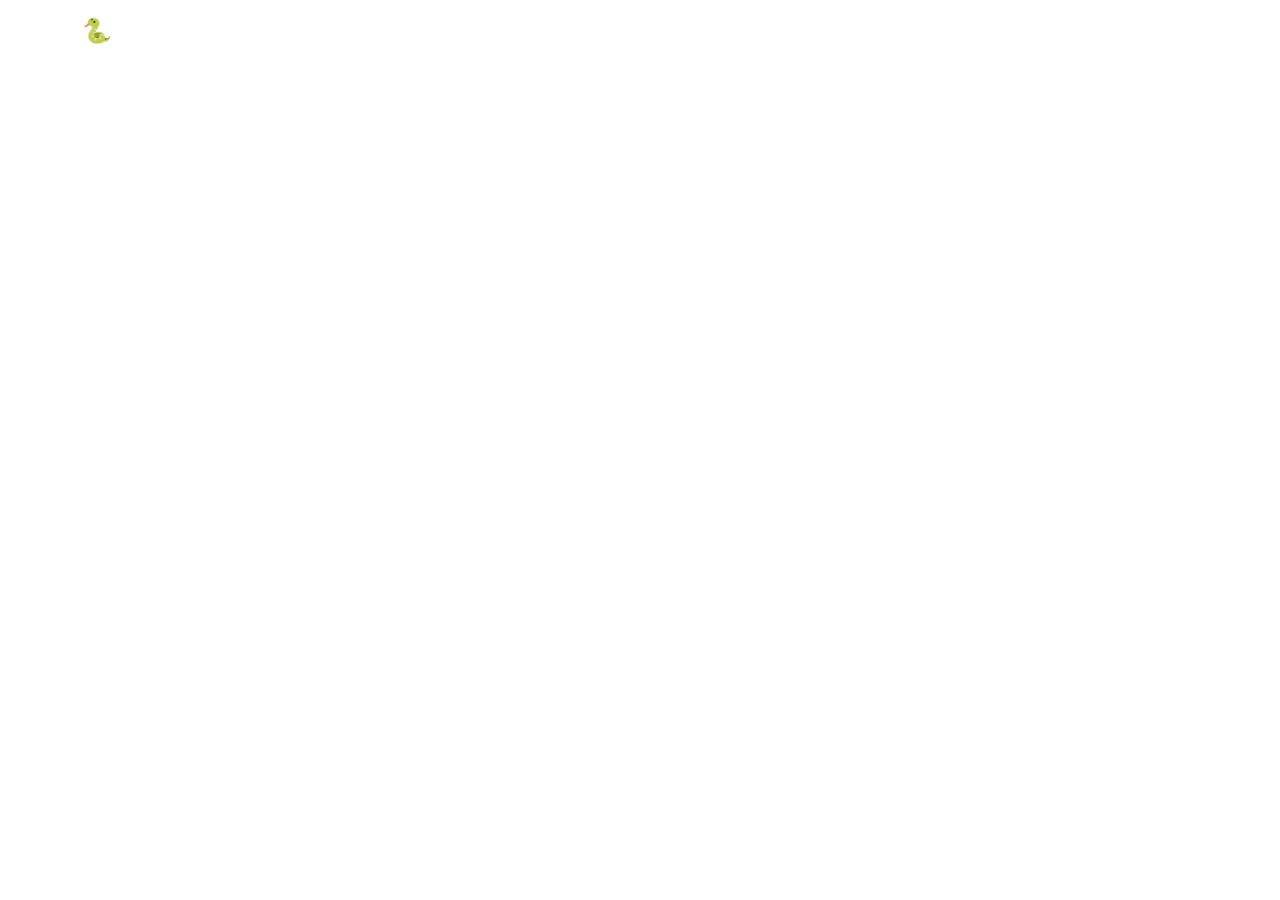
==== index.html @ fc8b88a8 "inicio jogo da cobrinha snake" ====
<!DOCTYPE html>
<html lang="pt-br">
<head>
    <meta charset="UTF-8">
    <meta name="viewport" content="width=device-width, initial-scale=1.0">
    <title>Jogo da cobra</title>

    <link rel="stylesheet" href="index.css">
    <link rel="stylesheet" href="https://cdn.jsdelivr.net/npm/bootstrap@5.3.8/dist/css/bootstrap.min.css">
</head>
<body>
    <header>
        <nav class="navbar navbar-dark">
            <div class="container">
                <span class="navbar-brand fw-bold fs-4">🐍Jogo da Cobra</span>
                <span class="navbar-text" id="nav-recorde">Recorde: 0</span>
            </div>
        </nav>
    </header>

    <main class="container py-5">
        
    </main>
</body>
</html>
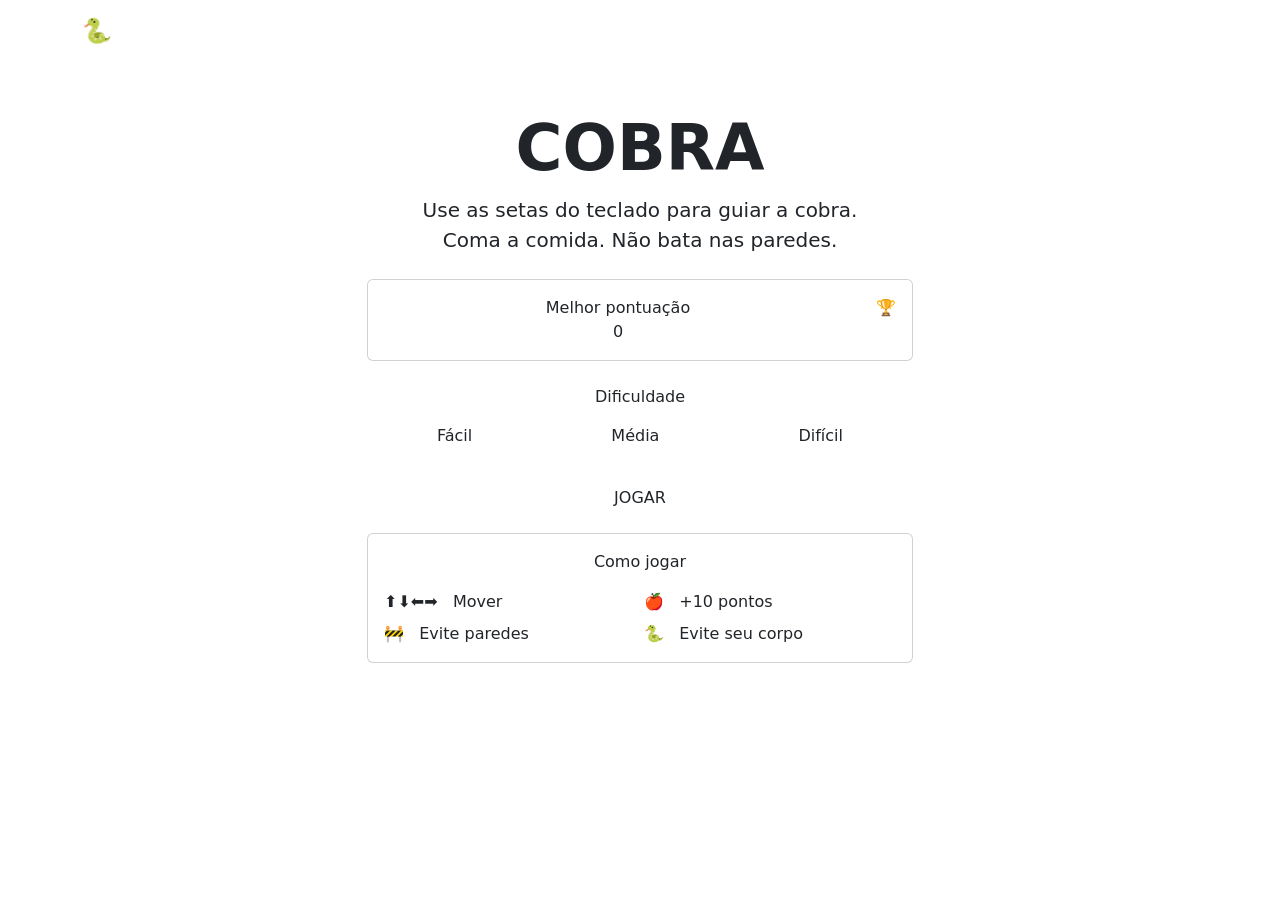
==== commit fe858c15: "continuação do código jogo da cobrona" ====
--- a/index.html
+++ b/index.html
@@ -19,7 +19,79 @@
     </header>
 
     <main class="container py-5">
-        
+        <div class="row justify-content-center">
+            <div class="col-12 col-md-8 col-lg-6 text-center">
+
+                <div class="titulo-bloco mb-4">
+                    <h1 class="display-3 fw-bold titulo-jogo">COBRA</h1>
+                    <p class="lead subtitulo">Use as setas do teclado para guiar a cobra.<br> Coma a comida. Não bata nas paredes.</p>
+                </div>
+
+                <div class="card card-recorde mb-4">
+                    <div class="card-body py-3">
+                        <div class="row align-itens-center">
+                            <div class="col">
+                                <span class="label-card">Melhor
+                                pontuação</span>
+                                <div class="valor-recorde"
+                                id="recorde-display">0</div>
+                            </div>
+                            <div class="col-auto">
+                                <span class="icone-trofeu">🏆</span>
+                            </div>
+                        </div>
+                    </div>
+                </div>
+                <div class="mb-4">
+                    <p class="label-secao mb-2">Dificuldade</p>
+                    <div class="btn-group w-100" role="group">
+                        <input type="radio" class="btn-check"
+                        name="dificuldade" 
+                        id="facil" value="200">
+                        <label class="btn btn-outline-dif" for="facil">Fácil</label> 
+
+                         <input type="radio" class="btn-check"
+                        name="dificuldade" 
+                        id="media" value="130">
+                        <label class="btn btn-outline-dif" for="media">Média</label> 
+
+                         <input type="radio" class="btn-check"
+                        name="dificuldade" 
+                        id="dificil" value="70">
+                        <label class="btn btn-outline-dif" for="dificil">Difícil</label> 
+                    </div>
+                </div>
+
+                <a href="jogo.html" class="btn btn-jogar w-100 mb-3" id="btn-jogar">
+                    JOGAR
+                </a>
+
+                <div class="card card-instrucoes">
+                    <div class="card-body">
+                        <p class="label-card mb-3">Como jogar</p>
+                        <div class="row g-2 text-start">
+                            <div class="col-6"><div class="instrucao-item">⬆️⬇️⬅️➡️ &nbsp; Mover</div></div>
+                            <div class="col-6"><div class="instrucao-item">🍎 &nbsp; +10 pontos</div></div>
+                            <div class="col-6"><div class="instrucao-item">🚧 &nbsp; Evite paredes</div></div>
+                            <div class="col-6"><div class="instrucao-item">🐍 &nbsp; Evite seu corpo</div></div>
+                        </div>
+                    </div>
+                </div>
+            </div>
+        </div>
     </main>
+
+    <script src="https://cdn.jsdelivr.net/npm/bootstrap@5.3.3/dist/js/bootstrap.bundle.min.js"></script>
+    <script>
+        const recorde = localStorage.getItem("cobra_recorde") || 0;
+        document.getElementById("recorde-display").textContent = recorde;
+        document.getElementById("nav-record").textContent = "Recorde: " + recorde;
+
+        document.getElementById("btn-jogar").addEventListener("click", () => {
+            const dificuldadeSelecionada = document.querySelector('input [name="dificuldade"]:checked').value;
+            localStorage.setItem("cobra_velocidade", dificuldadeSelecionada);
+        })
+    </script>
+
 </body>
 </html>
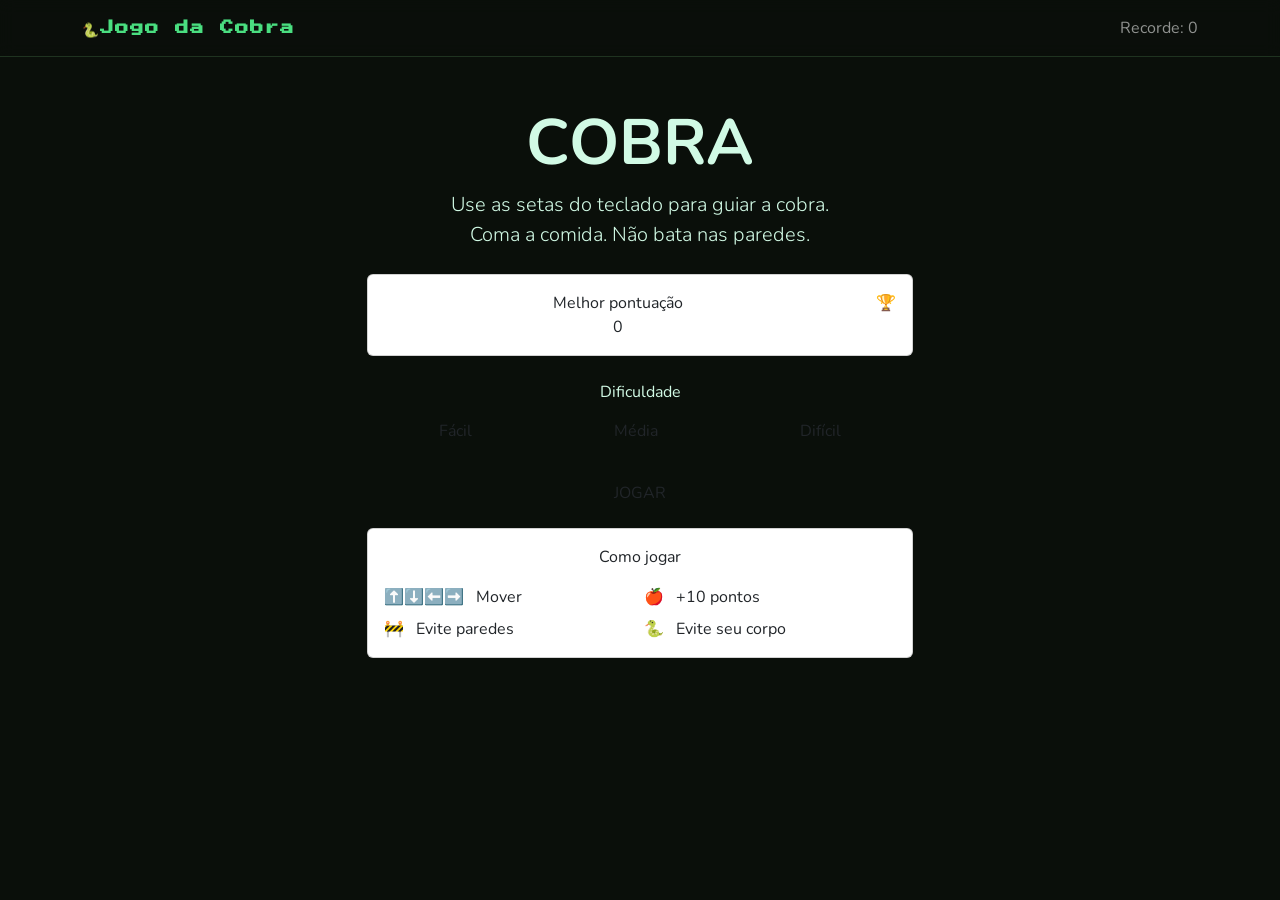
==== commit 5b3d9212: "continuação jogo da cobrona" ====
--- a/index.html
+++ b/index.html
@@ -5,8 +5,9 @@
     <meta name="viewport" content="width=device-width, initial-scale=1.0">
     <title>Jogo da cobra</title>
 
+    <link rel="stylesheet" href="https://cdn.jsdelivr.net/npm/bootstrap@5.3.8/dist/css/bootstrap.min.css">
     <link rel="stylesheet" href="index.css">
-    <link rel="stylesheet" href="https://cdn.jsdelivr.net/npm/bootstrap@5.3.8/dist/css/bootstrap.min.css">
+    
 </head>
 <body>
     <header>
--- a/index.css
+++ b/index.css
@@ -0,0 +1,40 @@
+@import url('https://fonts.googleapis.com/css2?family=Nunito:ital,wght@0,200..1000;1,200..1000&family=Press+Start+2P&display=swap');
+
+:root {
+    --verde: #4ade80;
+    --verde-escuro: #16a34a;
+    --fundo: #0a0f0a;
+    --fundo-card: #111a11;
+    --borda: #1f3320;
+    --texto: #d1fae5;
+    --esmaecido: #6b7280;
+}
+*{
+    box-sizing: border-box;
+    margin: 0;
+    padding: 0;
+}
+
+body{
+    font-family: "nunito", sans-serif;
+    background-color: var(--fundo);
+    color: var(--texto);
+    min-height: 100vh;
+    background-image:
+        radial-gradient(ellipse at 20% 20%, rgba(74, 222, 128, 0.06) 0%, transparent 60%),
+        radial-gradient(ellipse at 80% 80%, rgba(22, 163, 74, 0.05) 0%, transparent 60%),
+}
+
+.navbar {
+    background: rgba(10, 15, 10, 0.9);
+    border-bottom: 1px solid var(--borda);
+    backdrop-filter: blur(8px);
+}
+
+.navbar-brand {
+    font-family: "Press Start 2P", monospace;
+    font-size: 0.85rem !important;
+    color: var(--verde) !important;
+    letter-spacing: 1px;
+}
+
